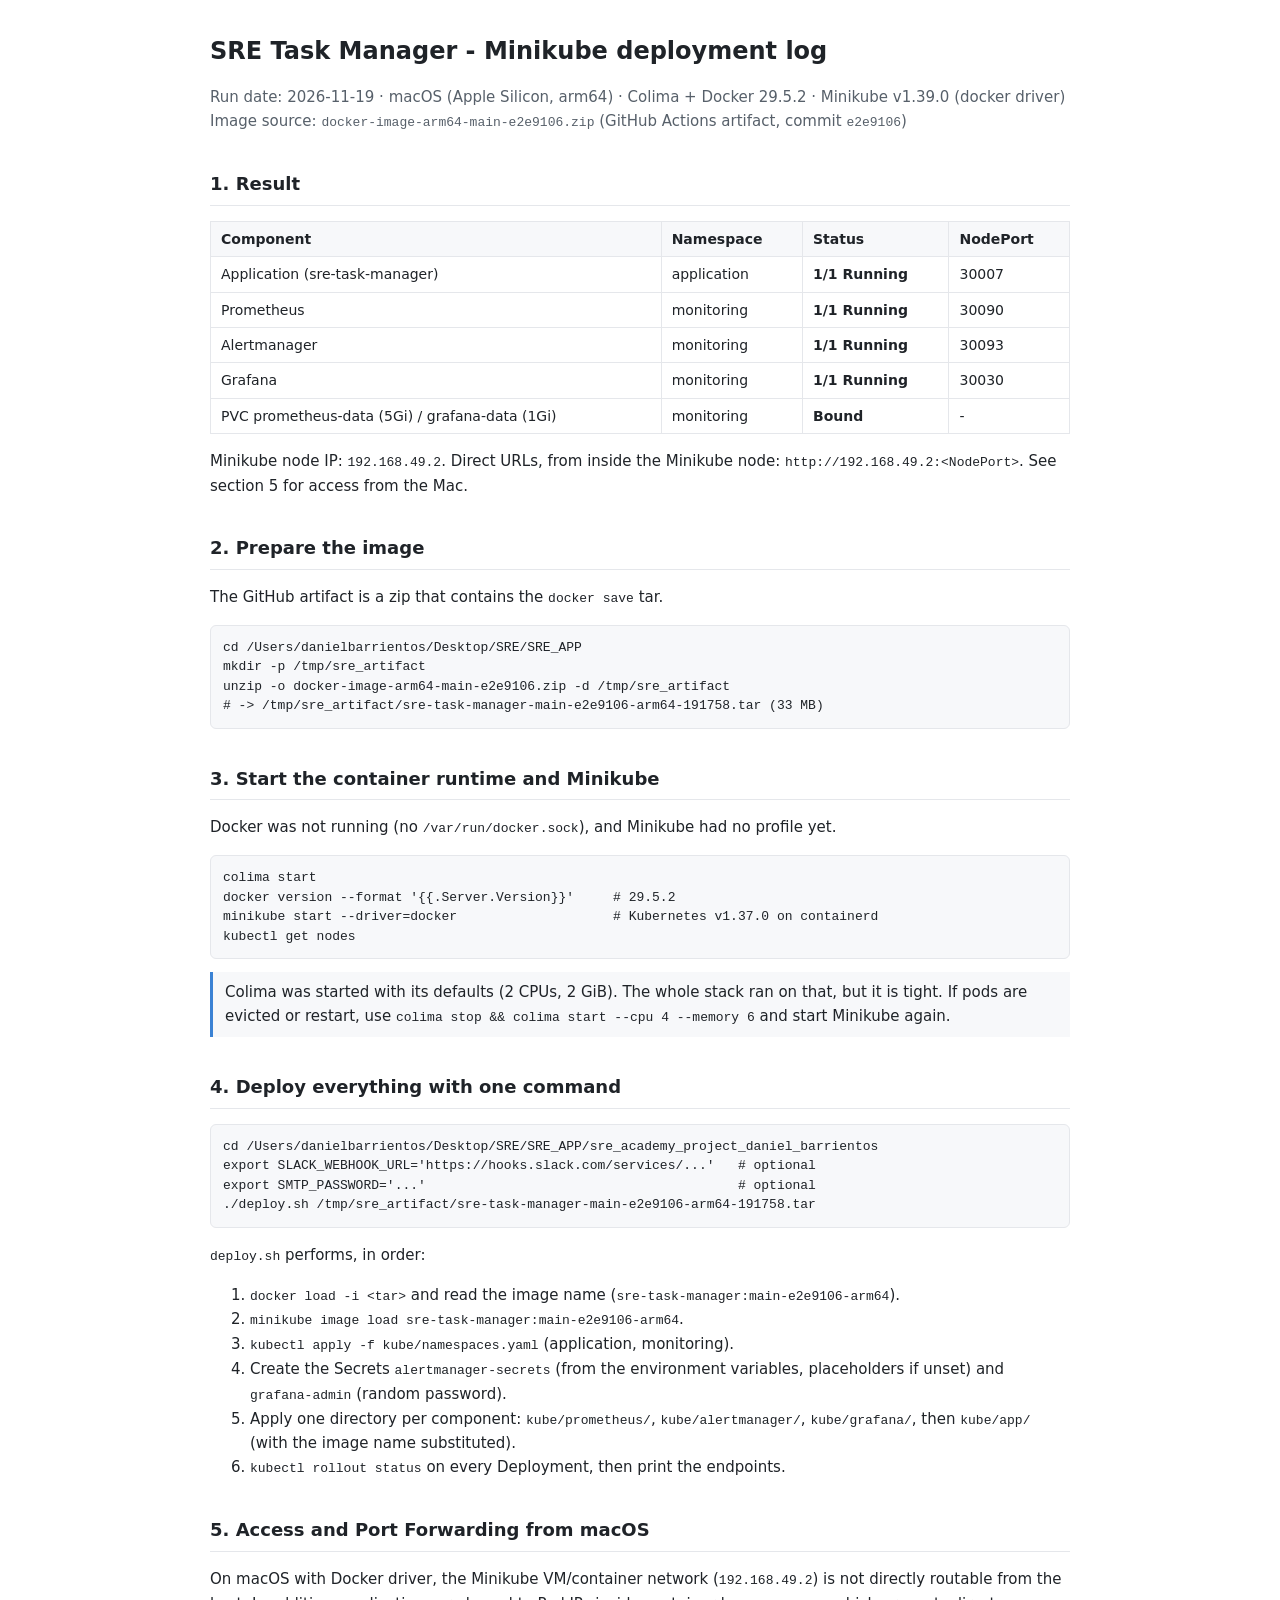
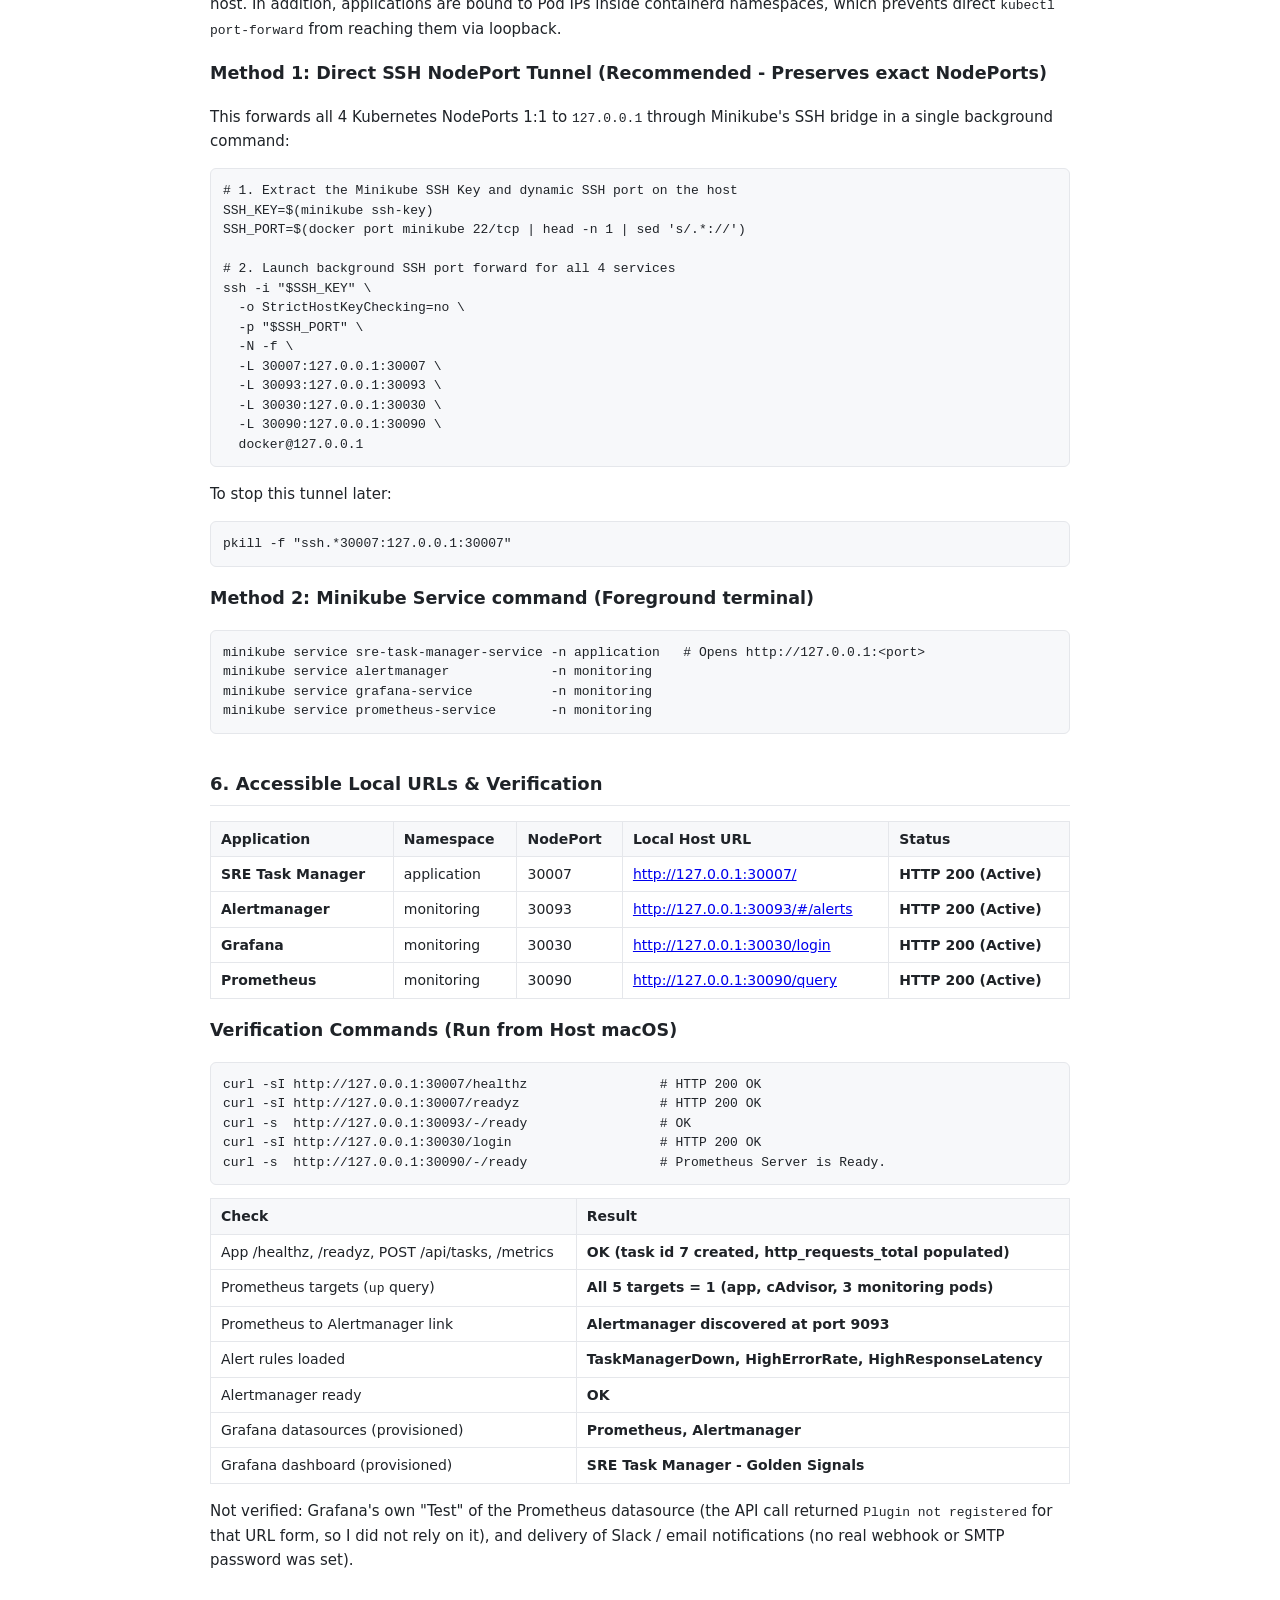
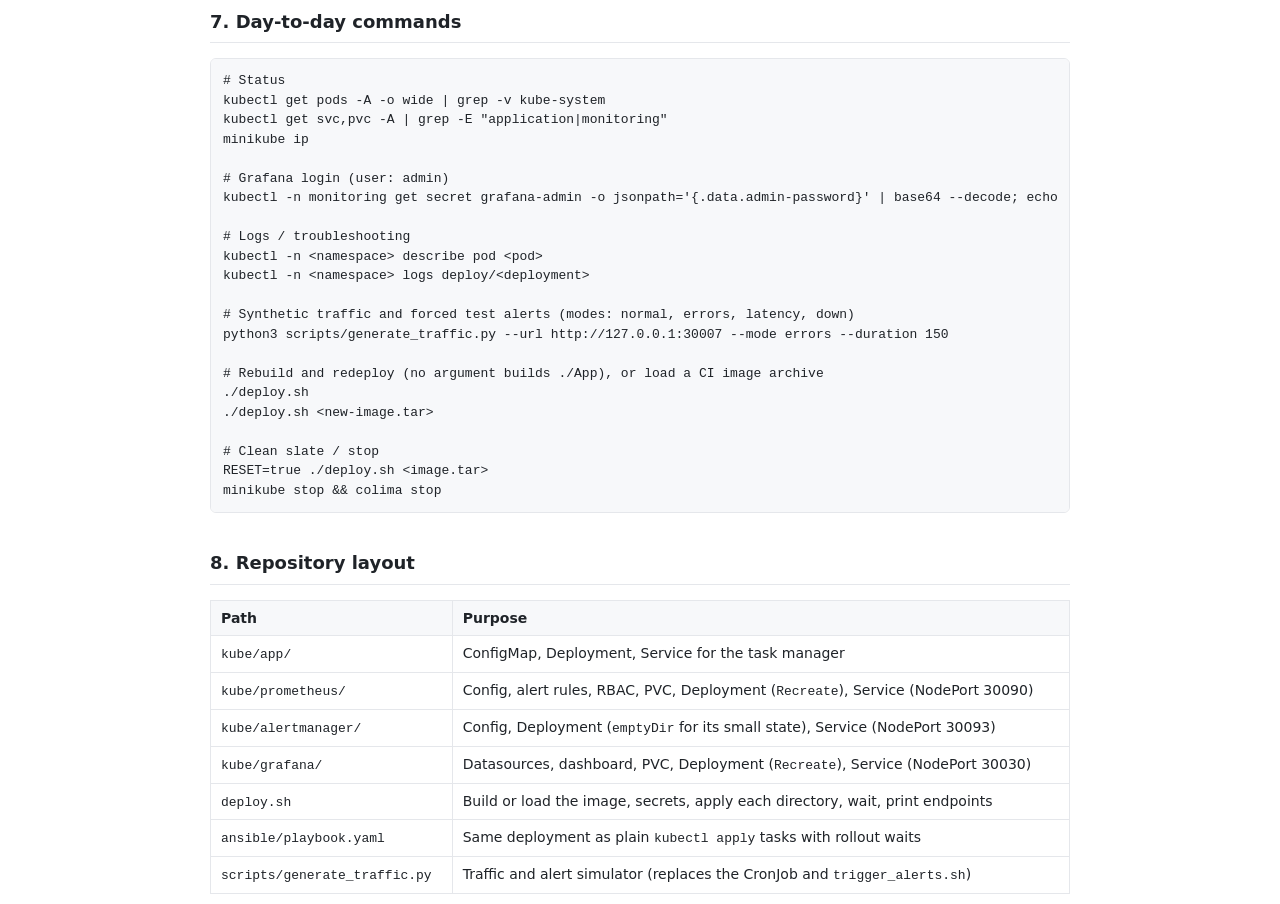
==== deployment_steps.html @ d44721d8 "readme" ====
<!DOCTYPE html>
<html lang="en">
<head>
<meta charset="utf-8">
<title>SRE Task Manager - Minikube deployment log</title>
<style>
  body { font-family: -apple-system, "Segoe UI", system-ui, sans-serif; font-size: 15px; line-height: 1.6; color: #1f2328; background: #fff; max-width: 860px; margin: 32px auto; padding: 0 20px; }
  h1 { font-size: 24px; margin-bottom: 4px; }
  h2 { font-size: 18px; border-bottom: 1px solid #e5e7eb; padding-bottom: 6px; margin-top: 36px; }
  p.muted, .muted { color: #57606a; }
  pre { background: #f7f8fa; border: 1px solid #e5e7eb; border-radius: 6px; padding: 12px; overflow-x: auto; font-size: 13px; line-height: 1.5; }
  code { font-family: ui-monospace, SFMono-Regular, Menlo, monospace; font-size: 13px; }
  table { border-collapse: collapse; width: 100%; margin: 12px 0; font-size: 14px; }
  th, td { border: 1px solid #e5e7eb; padding: 6px 10px; text-align: left; vertical-align: top; }
  th { background: #f7f8fa; }
  .note { background: #f7f8fa; border-left: 3px solid #3b82d4; padding: 8px 12px; margin: 12px 0; }
  .warn { background: #f7f8fa; border-left: 3px solid #7c5cd8; padding: 8px 12px; margin: 12px 0; }
  .ok { font-weight: 600; }
  footer { margin-top: 48px; padding-top: 12px; border-top: 1px solid #e5e7eb; text-align: center; font-size: 12px; color: #57606a; }
</style>
</head>
<body>

<h1>SRE Task Manager - Minikube deployment log</h1>
<p class="muted">Run date: 2026-11-19 &middot; macOS (Apple Silicon, arm64) &middot; Colima + Docker 29.5.2 &middot; Minikube v1.39.0 (docker driver)<br>
Image source: <code>docker-image-arm64-main-e2e9106.zip</code> (GitHub Actions artifact, commit <code>e2e9106</code>)</p>

<h2>1. Result</h2>
<table>
  <tr><th>Component</th><th>Namespace</th><th>Status</th><th>NodePort</th></tr>
  <tr><td>Application (sre-task-manager)</td><td>application</td><td class="ok">1/1 Running</td><td>30007</td></tr>
  <tr><td>Prometheus</td><td>monitoring</td><td class="ok">1/1 Running</td><td>30090</td></tr>
  <tr><td>Alertmanager</td><td>monitoring</td><td class="ok">1/1 Running</td><td>30093</td></tr>
  <tr><td>Grafana</td><td>monitoring</td><td class="ok">1/1 Running</td><td>30030</td></tr>
  <tr><td>PVC prometheus-data (5Gi) / grafana-data (1Gi)</td><td>monitoring</td><td class="ok">Bound</td><td>-</td></tr>
</table>
<p>Minikube node IP: <code>192.168.49.2</code>. Direct URLs, from inside the Minikube node: <code>http://192.168.49.2:&lt;NodePort&gt;</code>. See section 5 for access from the Mac.</p>

<h2>2. Prepare the image</h2>
<p>The GitHub artifact is a zip that contains the <code>docker save</code> tar.</p>
<pre><code>cd /Users/danielbarrientos/Desktop/SRE/SRE_APP
mkdir -p /tmp/sre_artifact
unzip -o docker-image-arm64-main-e2e9106.zip -d /tmp/sre_artifact
# -> /tmp/sre_artifact/sre-task-manager-main-e2e9106-arm64-191758.tar (33 MB)</code></pre>

<h2>3. Start the container runtime and Minikube</h2>
<p>Docker was not running (no <code>/var/run/docker.sock</code>), and Minikube had no profile yet.</p>
<pre><code>colima start
docker version --format '{{.Server.Version}}'     # 29.5.2
minikube start --driver=docker                    # Kubernetes v1.37.0 on containerd
kubectl get nodes</code></pre>
<div class="note">Colima was started with its defaults (2 CPUs, 2 GiB). The whole stack ran on that, but it is tight. If pods are evicted or restart, use <code>colima stop &amp;&amp; colima start --cpu 4 --memory 6</code> and start Minikube again.</div>

<h2>4. Deploy everything with one command</h2>
<pre><code>cd /Users/danielbarrientos/Desktop/SRE/SRE_APP/sre_academy_project_daniel_barrientos
export SLACK_WEBHOOK_URL='https://hooks.slack.com/services/...'   # optional
export SMTP_PASSWORD='...'                                        # optional
./deploy.sh /tmp/sre_artifact/sre-task-manager-main-e2e9106-arm64-191758.tar</code></pre>
<p><code>deploy.sh</code> performs, in order:</p>
<ol>
  <li><code>docker load -i &lt;tar&gt;</code> and read the image name (<code>sre-task-manager:main-e2e9106-arm64</code>).</li>
  <li><code>minikube image load sre-task-manager:main-e2e9106-arm64</code>.</li>
  <li><code>kubectl apply -f kube/namespaces.yaml</code> (application, monitoring).</li>
  <li>Create the Secrets <code>alertmanager-secrets</code> (from the environment variables, placeholders if unset) and <code>grafana-admin</code> (random password).</li>
  <li>Apply one directory per component: <code>kube/prometheus/</code>, <code>kube/alertmanager/</code>, <code>kube/grafana/</code>, then <code>kube/app/</code> (with the image name substituted).</li>
  <li><code>kubectl rollout status</code> on every Deployment, then print the endpoints.</li>
</ol>

<h2>5. Access and Port Forwarding from macOS</h2>
<p>On macOS with Docker driver, the Minikube VM/container network (<code>192.168.49.2</code>) is not directly routable from the host. In addition, applications are bound to Pod IPs inside containerd namespaces, which prevents direct <code>kubectl port-forward</code> from reaching them via loopback.</p>

<h3>Method 1: Direct SSH NodePort Tunnel (Recommended - Preserves exact NodePorts)</h3>
<p>This forwards all 4 Kubernetes NodePorts 1:1 to <code>127.0.0.1</code> through Minikube's SSH bridge in a single background command:</p>

<pre><code># 1. Extract the Minikube SSH Key and dynamic SSH port on the host
SSH_KEY=$(minikube ssh-key)
SSH_PORT=$(docker port minikube 22/tcp | head -n 1 | sed 's/.*://')

# 2. Launch background SSH port forward for all 4 services
ssh -i "$SSH_KEY" \
  -o StrictHostKeyChecking=no \
  -p "$SSH_PORT" \
  -N -f \
  -L 30007:127.0.0.1:30007 \
  -L 30093:127.0.0.1:30093 \
  -L 30030:127.0.0.1:30030 \
  -L 30090:127.0.0.1:30090 \
  docker@127.0.0.1</code></pre>

<p>To stop this tunnel later:</p>
<pre><code>pkill -f "ssh.*30007:127.0.0.1:30007"</code></pre>

<h3>Method 2: Minikube Service command (Foreground terminal)</h3>
<pre><code>minikube service sre-task-manager-service -n application   # Opens http://127.0.0.1:&lt;port&gt;
minikube service alertmanager             -n monitoring
minikube service grafana-service          -n monitoring
minikube service prometheus-service       -n monitoring</code></pre>

<h2>6. Accessible Local URLs & Verification</h2>
<table>
  <tr><th>Application</th><th>Namespace</th><th>NodePort</th><th>Local Host URL</th><th>Status</th></tr>
  <tr><td><strong>SRE Task Manager</strong></td><td>application</td><td>30007</td><td><a href="http://127.0.0.1:30007/">http://127.0.0.1:30007/</a></td><td class="ok">HTTP 200 (Active)</td></tr>
  <tr><td><strong>Alertmanager</strong></td><td>monitoring</td><td>30093</td><td><a href="http://127.0.0.1:30093/#/alerts">http://127.0.0.1:30093/#/alerts</a></td><td class="ok">HTTP 200 (Active)</td></tr>
  <tr><td><strong>Grafana</strong></td><td>monitoring</td><td>30030</td><td><a href="http://127.0.0.1:30030/login">http://127.0.0.1:30030/login</a></td><td class="ok">HTTP 200 (Active)</td></tr>
  <tr><td><strong>Prometheus</strong></td><td>monitoring</td><td>30090</td><td><a href="http://127.0.0.1:30090/query">http://127.0.0.1:30090/query</a></td><td class="ok">HTTP 200 (Active)</td></tr>
</table>

<h3>Verification Commands (Run from Host macOS)</h3>
<pre><code>curl -sI http://127.0.0.1:30007/healthz                 # HTTP 200 OK
curl -sI http://127.0.0.1:30007/readyz                  # HTTP 200 OK
curl -s  http://127.0.0.1:30093/-/ready                 # OK
curl -sI http://127.0.0.1:30030/login                   # HTTP 200 OK
curl -s  http://127.0.0.1:30090/-/ready                 # Prometheus Server is Ready.</code></pre>
<table>
  <tr><th>Check</th><th>Result</th></tr>
  <tr><td>App /healthz, /readyz, POST /api/tasks, /metrics</td><td class="ok">OK (task id 7 created, http_requests_total populated)</td></tr>
  <tr><td>Prometheus targets (<code>up</code> query)</td><td class="ok">All 5 targets = 1 (app, cAdvisor, 3 monitoring pods)</td></tr>
  <tr><td>Prometheus to Alertmanager link</td><td class="ok">Alertmanager discovered at port 9093</td></tr>
  <tr><td>Alert rules loaded</td><td class="ok">TaskManagerDown, HighErrorRate, HighResponseLatency</td></tr>
  <tr><td>Alertmanager ready</td><td class="ok">OK</td></tr>
  <tr><td>Grafana datasources (provisioned)</td><td class="ok">Prometheus, Alertmanager</td></tr>
  <tr><td>Grafana dashboard (provisioned)</td><td class="ok">SRE Task Manager - Golden Signals</td></tr>
</table>
<p>Not verified: Grafana's own "Test" of the Prometheus datasource (the API call returned <code>Plugin not registered</code> for that URL form, so I did not rely on it), and delivery of Slack / email notifications (no real webhook or SMTP password was set).</p>

<h2>7. Day-to-day commands</h2>
<pre><code># Status
kubectl get pods -A -o wide | grep -v kube-system
kubectl get svc,pvc -A | grep -E "application|monitoring"
minikube ip

# Grafana login (user: admin)
kubectl -n monitoring get secret grafana-admin -o jsonpath='{.data.admin-password}' | base64 --decode; echo

# Logs / troubleshooting
kubectl -n &lt;namespace&gt; describe pod &lt;pod&gt;
kubectl -n &lt;namespace&gt; logs deploy/&lt;deployment&gt;

# Synthetic traffic and forced test alerts (modes: normal, errors, latency, down)
python3 scripts/generate_traffic.py --url http://127.0.0.1:30007 --mode errors --duration 150

# Rebuild and redeploy (no argument builds ./App), or load a CI image archive
./deploy.sh
./deploy.sh &lt;new-image.tar&gt;

# Clean slate / stop
RESET=true ./deploy.sh &lt;image.tar&gt;
minikube stop &amp;&amp; colima stop</code></pre>

<h2>8. Repository layout</h2>
<table>
  <tr><th>Path</th><th>Purpose</th></tr>
  <tr><td><code>kube/app/</code></td><td>ConfigMap, Deployment, Service for the task manager</td></tr>
  <tr><td><code>kube/prometheus/</code></td><td>Config, alert rules, RBAC, PVC, Deployment (<code>Recreate</code>), Service (NodePort 30090)</td></tr>
  <tr><td><code>kube/alertmanager/</code></td><td>Config, Deployment (<code>emptyDir</code> for its small state), Service (NodePort 30093)</td></tr>
  <tr><td><code>kube/grafana/</code></td><td>Datasources, dashboard, PVC, Deployment (<code>Recreate</code>), Service (NodePort 30030)</td></tr>
  <tr><td><code>deploy.sh</code></td><td>Build or load the image, secrets, apply each directory, wait, print endpoints</td></tr>
  <tr><td><code>ansible/playbook.yaml</code></td><td>Same deployment as plain <code>kubectl apply</code> tasks with rollout waits</td></tr>
  <tr><td><code>scripts/generate_traffic.py</code></td><td>Traffic and alert simulator (replaces the CronJob and <code>trigger_alerts.sh</code>)</td></tr>
</table>

</body>
</html>
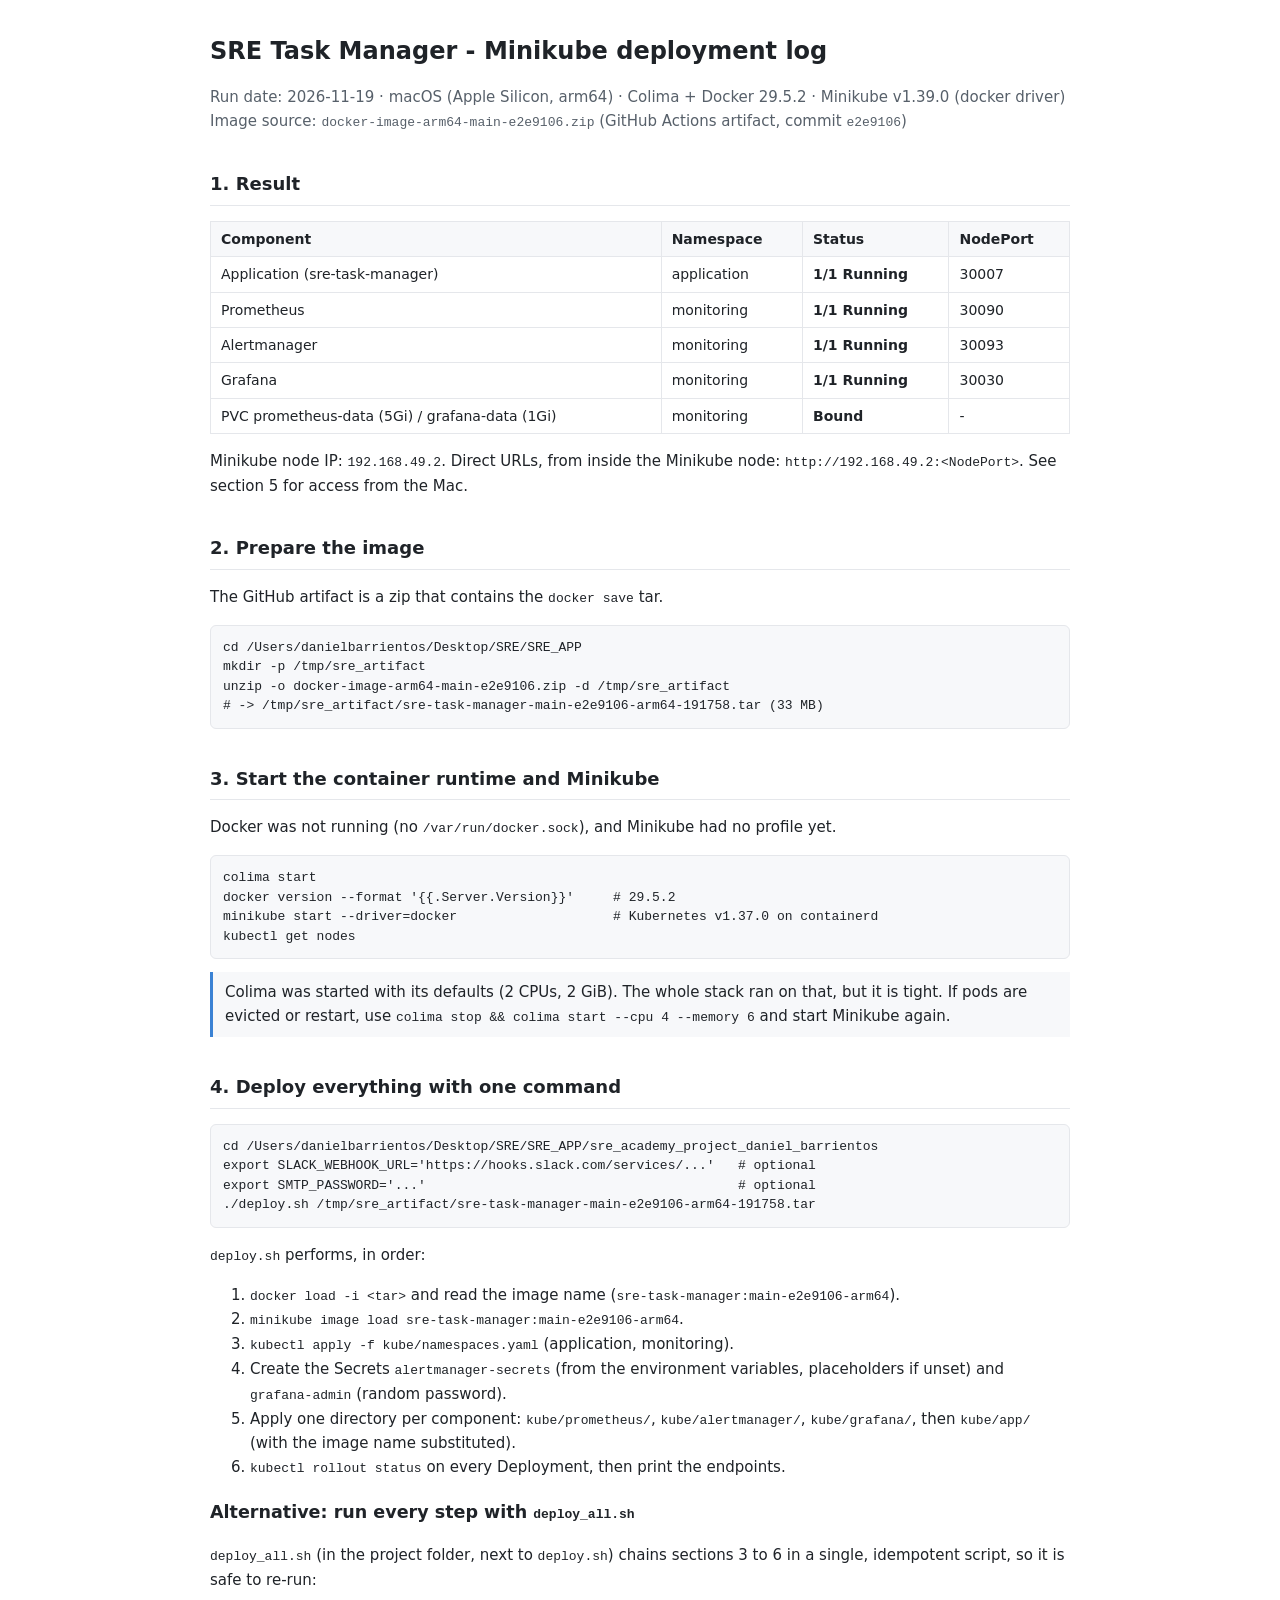
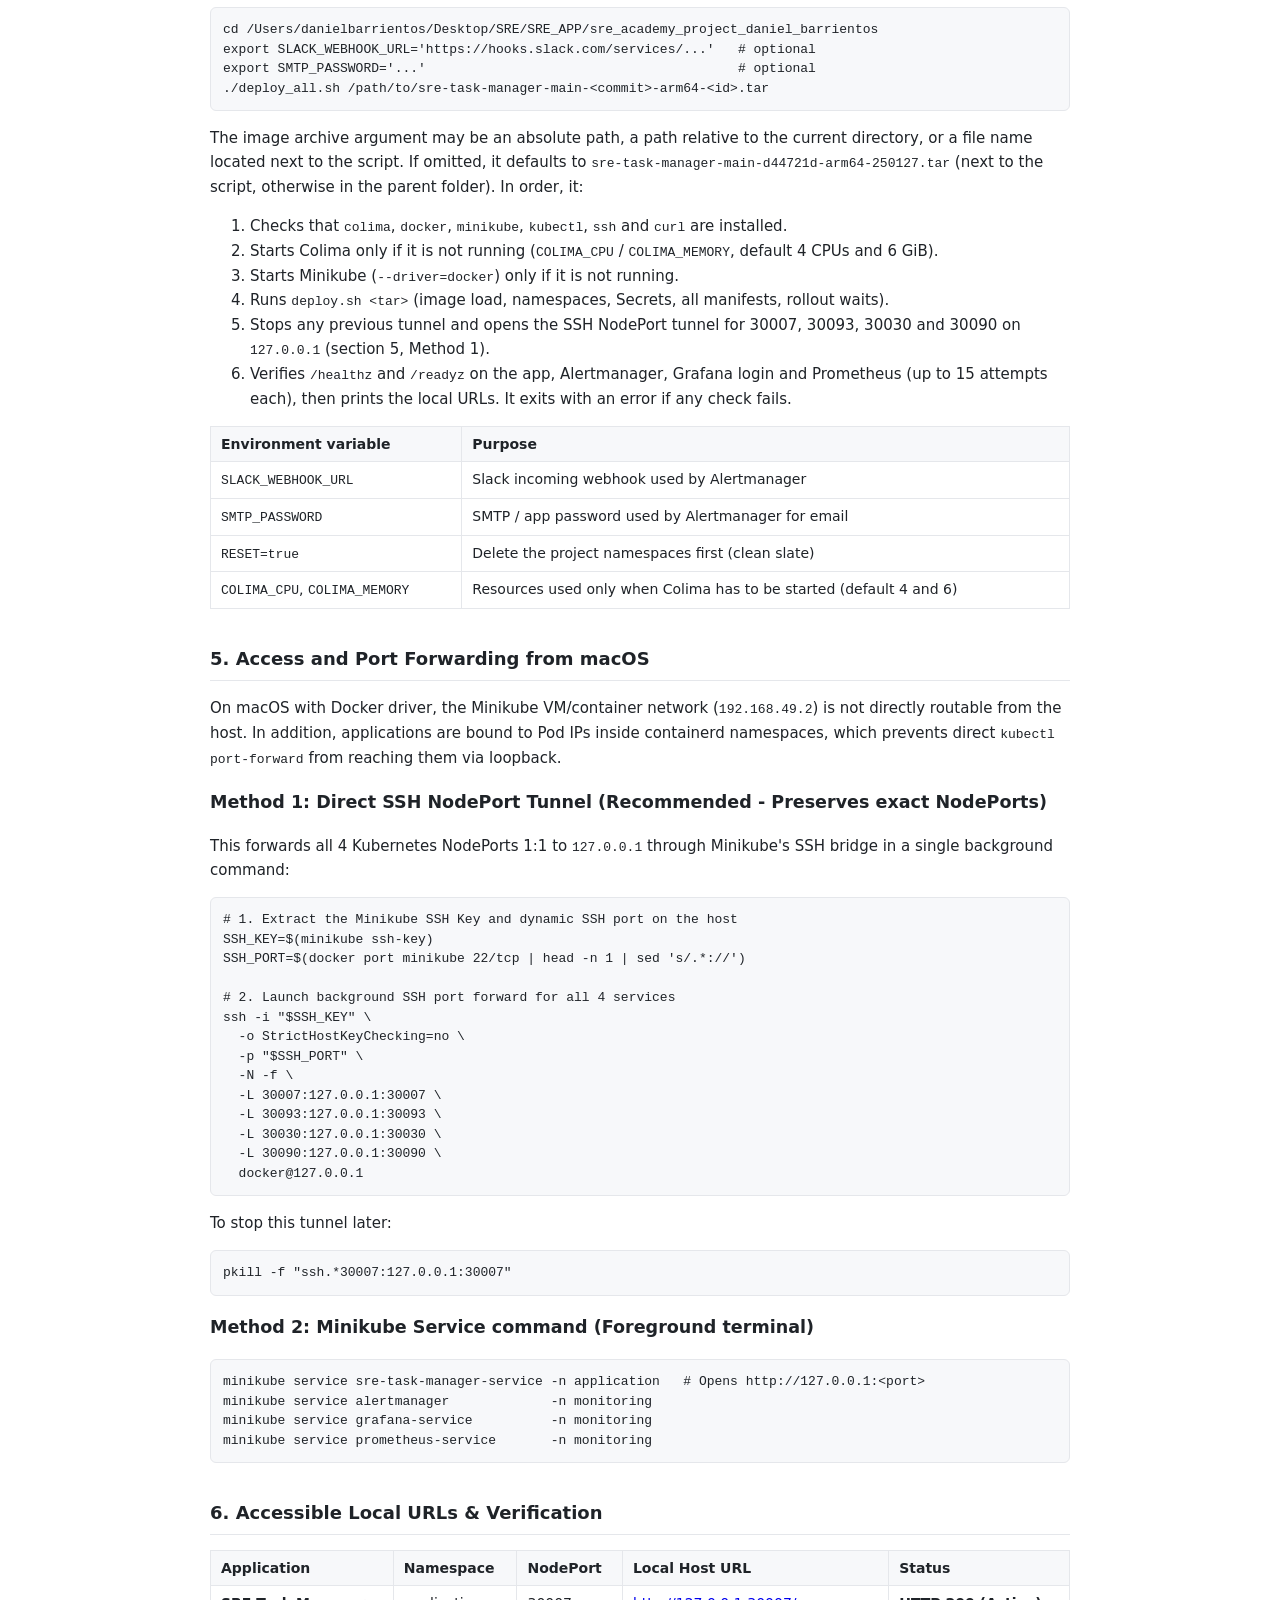
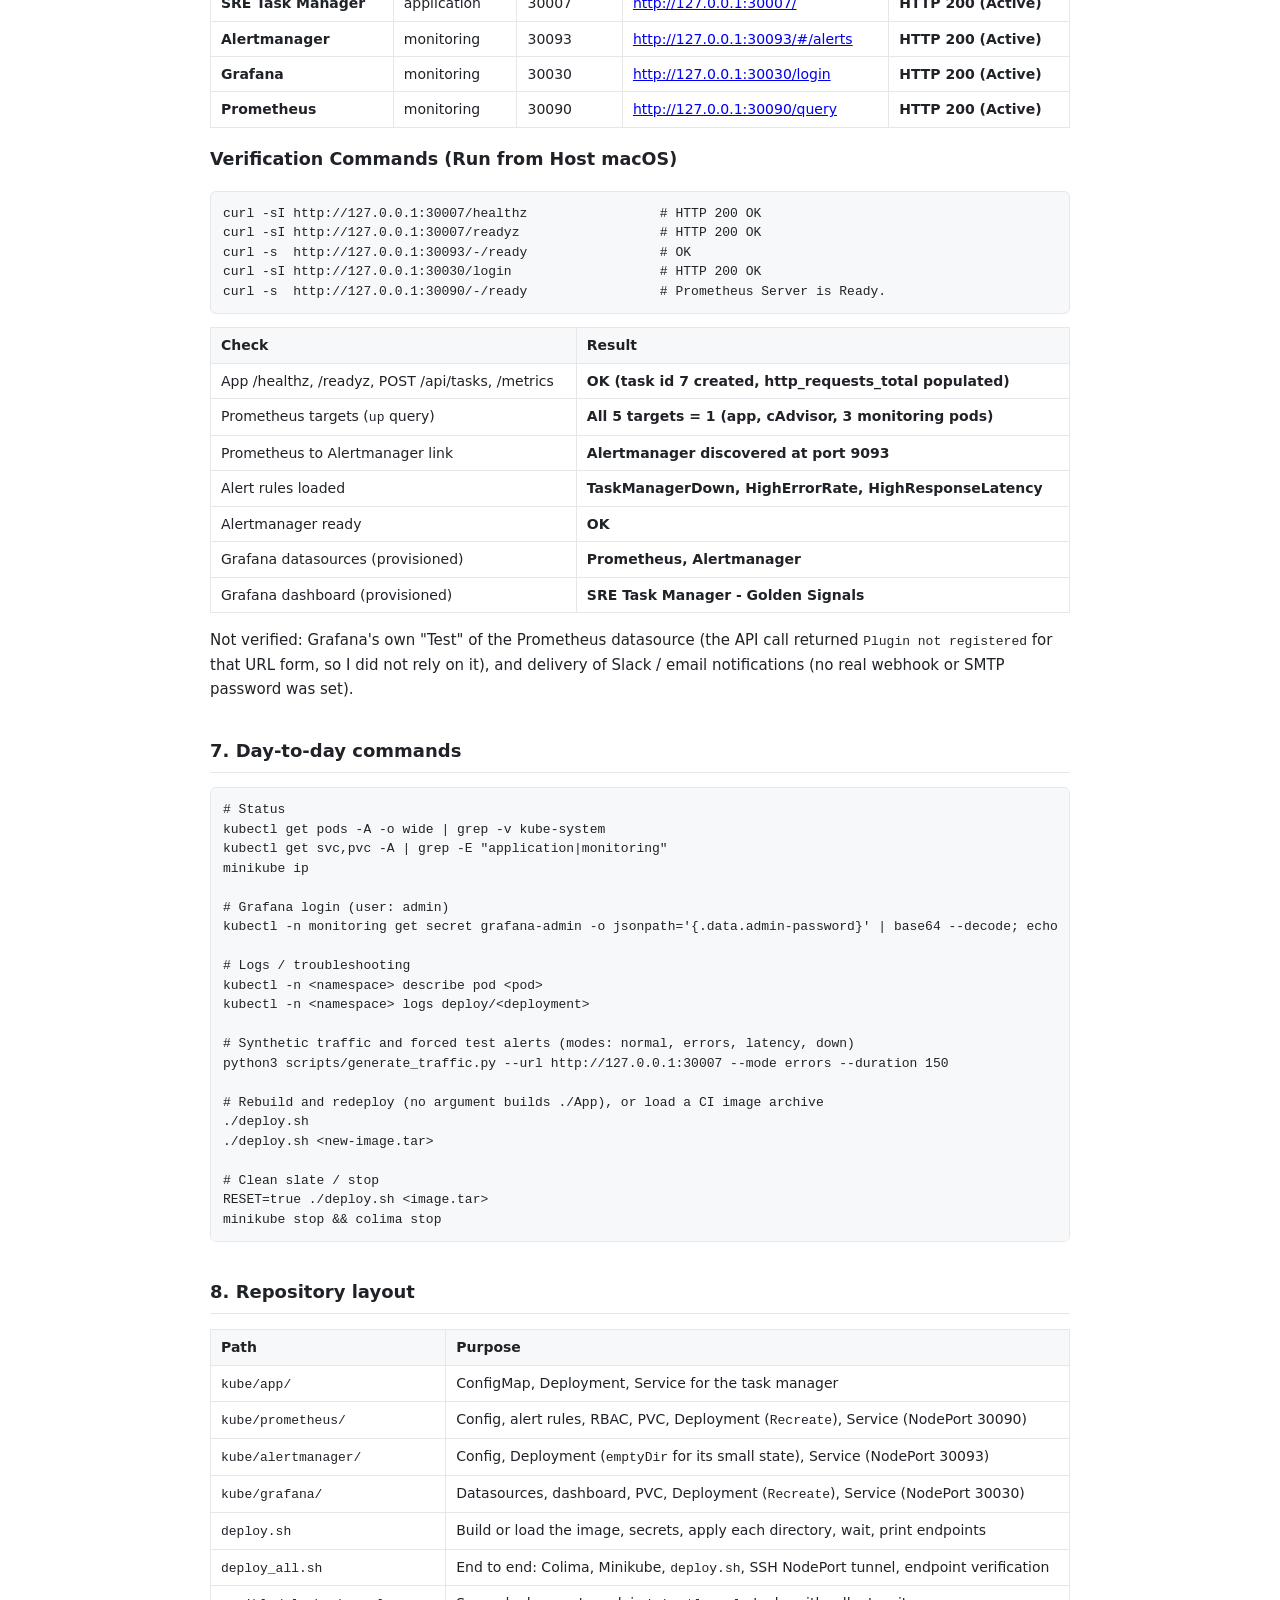
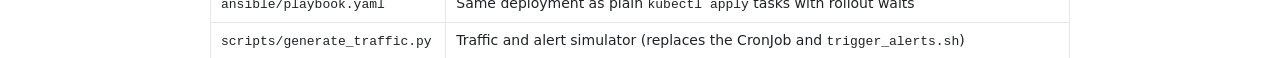
==== commit 495edb82: "last deploy changes" ====
--- a/deployment_steps.html
+++ b/deployment_steps.html
@@ -65,6 +65,29 @@
   <li>Apply one directory per component: <code>kube/prometheus/</code>, <code>kube/alertmanager/</code>, <code>kube/grafana/</code>, then <code>kube/app/</code> (with the image name substituted).</li>
   <li><code>kubectl rollout status</code> on every Deployment, then print the endpoints.</li>
 </ol>
+
+<h3>Alternative: run every step with <code>deploy_all.sh</code></h3>
+<p><code>deploy_all.sh</code> (in the project folder, next to <code>deploy.sh</code>) chains sections 3 to 6 in a single, idempotent script, so it is safe to re-run:</p>
+<pre><code>cd /Users/danielbarrientos/Desktop/SRE/SRE_APP/sre_academy_project_daniel_barrientos
+export SLACK_WEBHOOK_URL='https://hooks.slack.com/services/...'   # optional
+export SMTP_PASSWORD='...'                                        # optional
+./deploy_all.sh /path/to/sre-task-manager-main-&lt;commit&gt;-arm64-&lt;id&gt;.tar</code></pre>
+<p>The image archive argument may be an absolute path, a path relative to the current directory, or a file name located next to the script. If omitted, it defaults to <code>sre-task-manager-main-d44721d-arm64-250127.tar</code> (next to the script, otherwise in the parent folder). In order, it:</p>
+<ol>
+  <li>Checks that <code>colima</code>, <code>docker</code>, <code>minikube</code>, <code>kubectl</code>, <code>ssh</code> and <code>curl</code> are installed.</li>
+  <li>Starts Colima only if it is not running (<code>COLIMA_CPU</code> / <code>COLIMA_MEMORY</code>, default 4 CPUs and 6 GiB).</li>
+  <li>Starts Minikube (<code>--driver=docker</code>) only if it is not running.</li>
+  <li>Runs <code>deploy.sh &lt;tar&gt;</code> (image load, namespaces, Secrets, all manifests, rollout waits).</li>
+  <li>Stops any previous tunnel and opens the SSH NodePort tunnel for 30007, 30093, 30030 and 30090 on <code>127.0.0.1</code> (section 5, Method 1).</li>
+  <li>Verifies <code>/healthz</code> and <code>/readyz</code> on the app, Alertmanager, Grafana login and Prometheus (up to 15 attempts each), then prints the local URLs. It exits with an error if any check fails.</li>
+</ol>
+<table>
+  <tr><th>Environment variable</th><th>Purpose</th></tr>
+  <tr><td><code>SLACK_WEBHOOK_URL</code></td><td>Slack incoming webhook used by Alertmanager</td></tr>
+  <tr><td><code>SMTP_PASSWORD</code></td><td>SMTP / app password used by Alertmanager for email</td></tr>
+  <tr><td><code>RESET=true</code></td><td>Delete the project namespaces first (clean slate)</td></tr>
+  <tr><td><code>COLIMA_CPU</code>, <code>COLIMA_MEMORY</code></td><td>Resources used only when Colima has to be started (default 4 and 6)</td></tr>
+</table>
 
 <h2>5. Access and Port Forwarding from macOS</h2>
 <p>On macOS with Docker driver, the Minikube VM/container network (<code>192.168.49.2</code>) is not directly routable from the host. In addition, applications are bound to Pod IPs inside containerd namespaces, which prevents direct <code>kubectl port-forward</code> from reaching them via loopback.</p>
@@ -155,6 +178,7 @@
   <tr><td><code>kube/alertmanager/</code></td><td>Config, Deployment (<code>emptyDir</code> for its small state), Service (NodePort 30093)</td></tr>
   <tr><td><code>kube/grafana/</code></td><td>Datasources, dashboard, PVC, Deployment (<code>Recreate</code>), Service (NodePort 30030)</td></tr>
   <tr><td><code>deploy.sh</code></td><td>Build or load the image, secrets, apply each directory, wait, print endpoints</td></tr>
+  <tr><td><code>deploy_all.sh</code></td><td>End to end: Colima, Minikube, <code>deploy.sh</code>, SSH NodePort tunnel, endpoint verification</td></tr>
   <tr><td><code>ansible/playbook.yaml</code></td><td>Same deployment as plain <code>kubectl apply</code> tasks with rollout waits</td></tr>
   <tr><td><code>scripts/generate_traffic.py</code></td><td>Traffic and alert simulator (replaces the CronJob and <code>trigger_alerts.sh</code>)</td></tr>
 </table>
